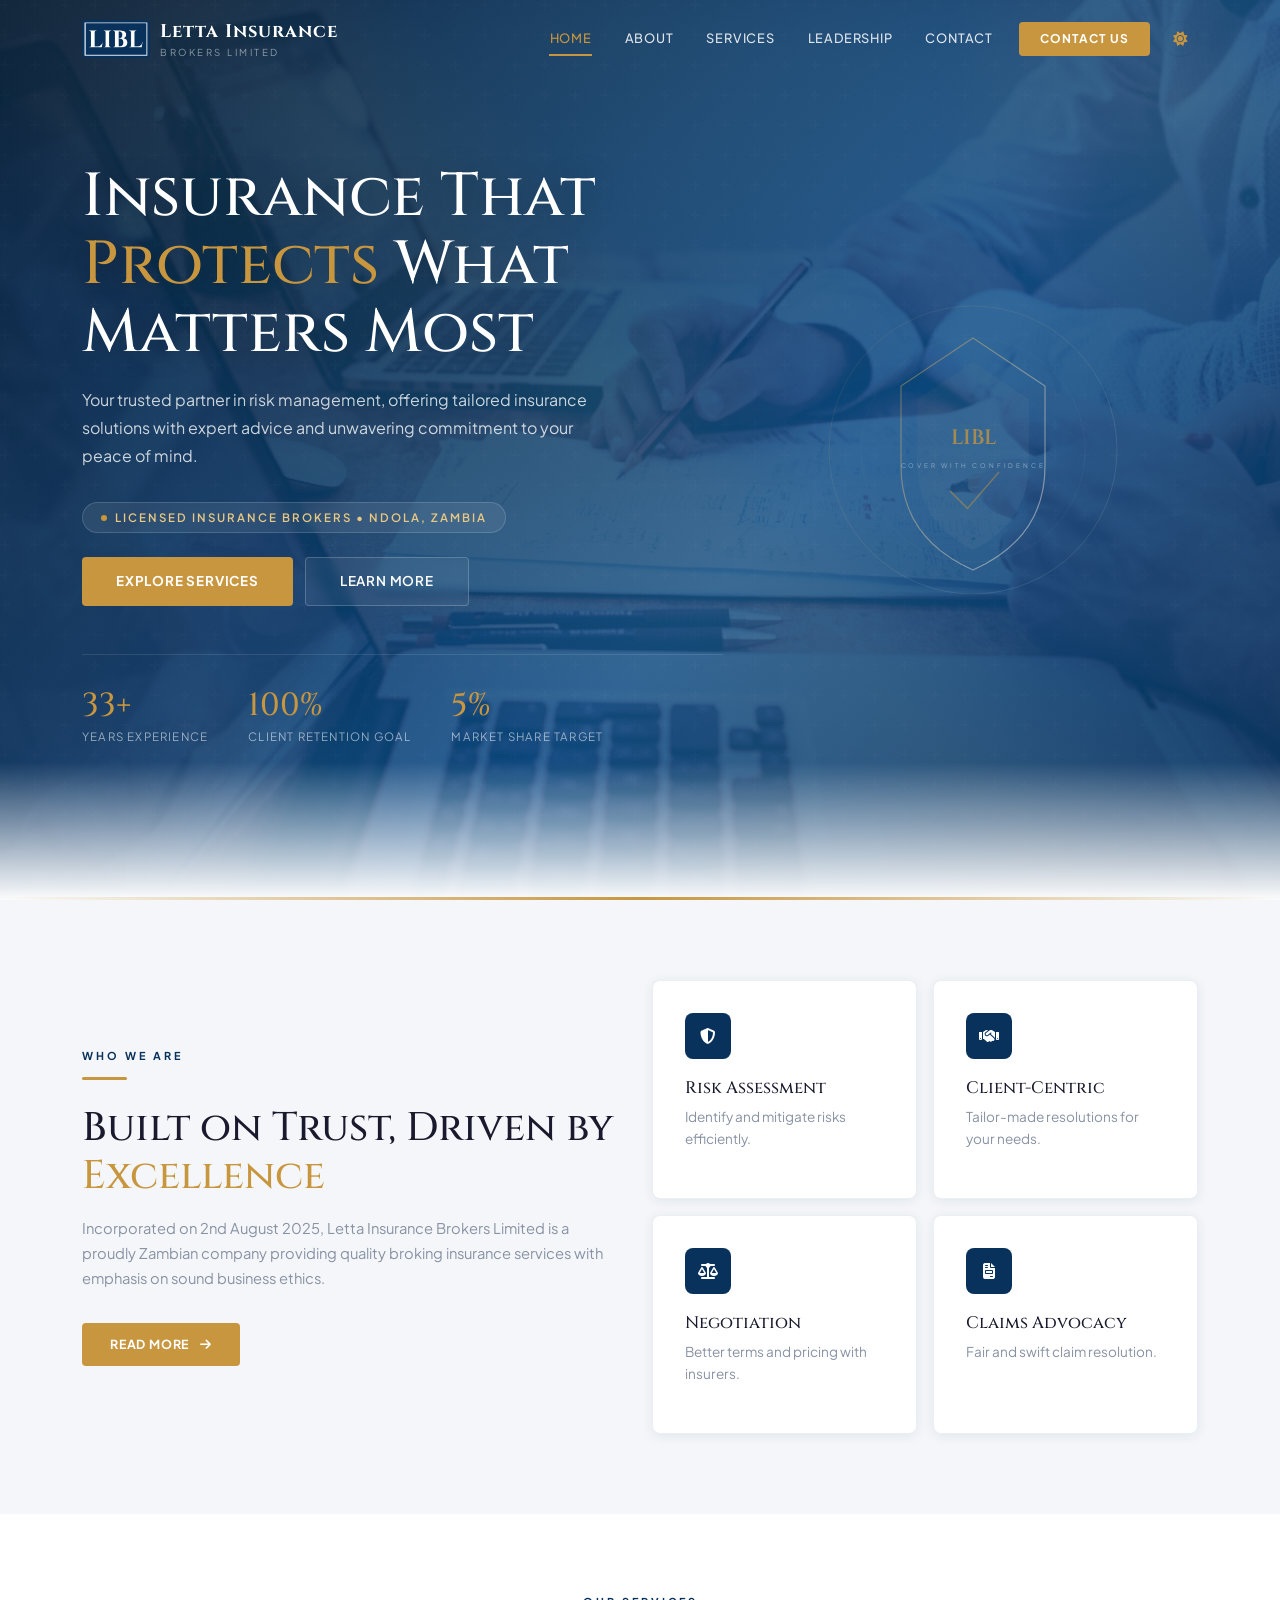
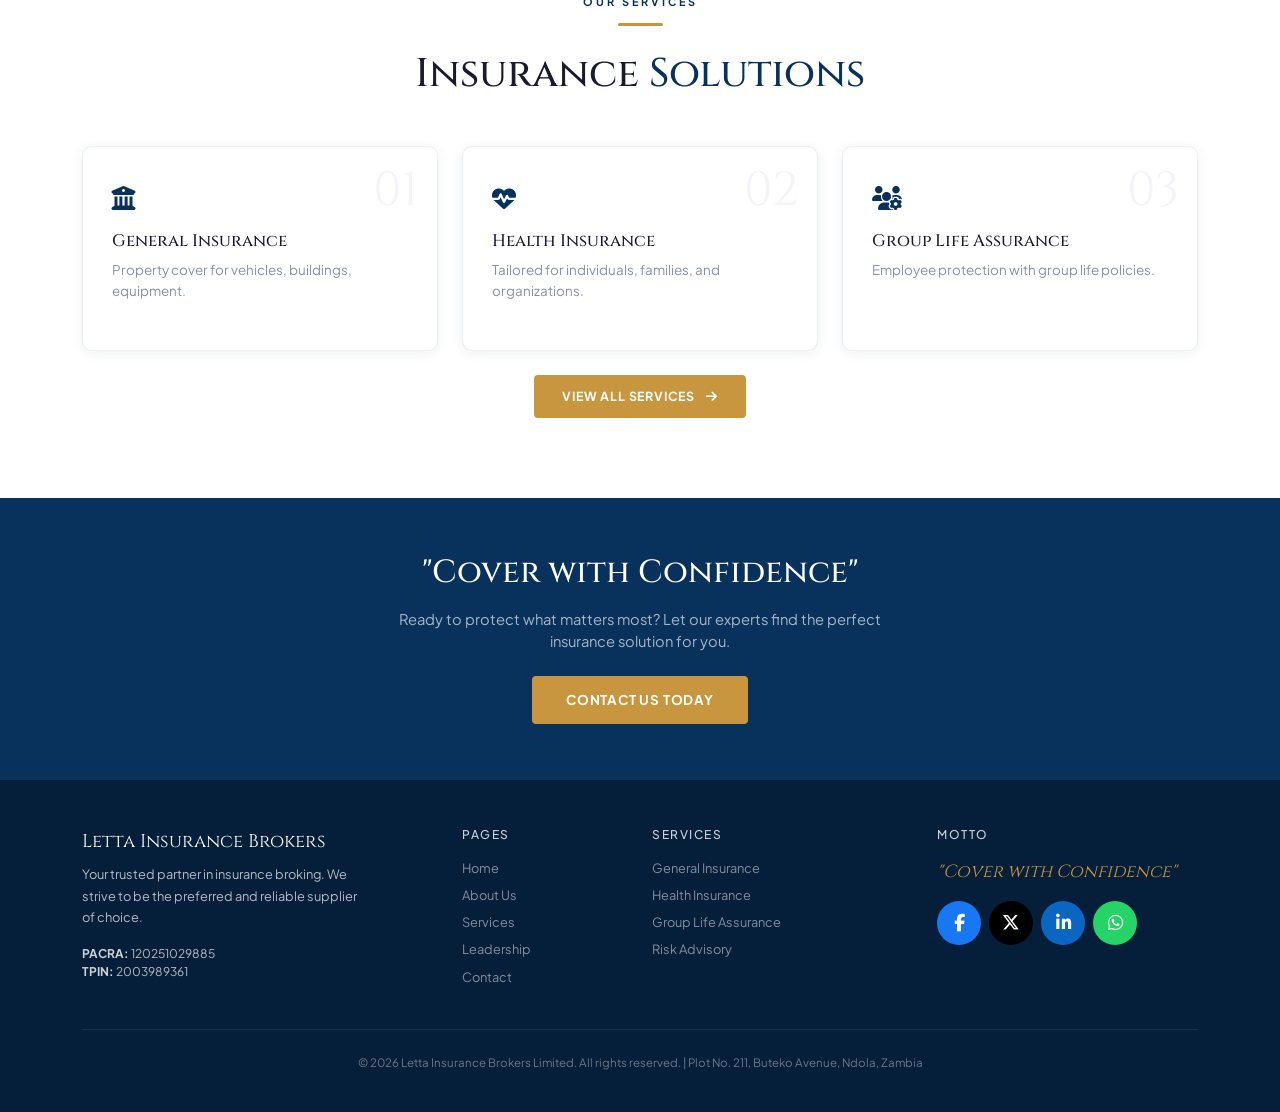
==== index.html @ 6c20b1e3 "updated social links" ====
<!DOCTYPE html>
<html lang="en">
<head>
    <meta charset="UTF-8">
    <meta name="viewport" content="width=device-width, initial-scale=1.0">
    <title>Letta Insurance Brokers Limited | Cover with Confidence</title>
    <link href="https://cdn.jsdelivr.net/npm/bootstrap@5.3.2/dist/css/bootstrap.min.css" rel="stylesheet">
    <link href="https://cdnjs.cloudflare.com/ajax/libs/font-awesome/6.5.1/css/all.min.css" rel="stylesheet">
    <link href="https://fonts.googleapis.com/css2?family=Cinzel:wght@400;500;600;700&family=Plus+Jakarta+Sans:wght@300;400;500;600;700;800&display=swap" rel="stylesheet">
    <link href="css/styles.css" rel="stylesheet">
    <style>
        .hero{min-height:100vh;display:flex;align-items:center;position:relative;overflow:hidden;
            background-color:var(--primary-dark);
            /* Place your hero image as img/hero-bg.jpg */
            background-image:url('img/hero-bg.jpeg');
            background-size:cover;background-position:center;background-attachment:fixed}
        /* Dark navy overlay that blends with the image */
        .hero::before{content:'';position:absolute;inset:0;
            background:linear-gradient(135deg,
                rgba(5,30,58,.92) 0%,
                rgba(8,49,92,.88) 30%,
                rgba(13,74,138,.82) 60%,
                rgba(8,49,92,.90) 100%);
            z-index:1}
        /* Subtle pattern overlay for texture */
        .hero::after{content:'';position:absolute;bottom:-2px;left:0;right:0;height:140px;background:linear-gradient(to top,var(--bg),transparent);z-index:3}
        .hero .hero-pattern{position:absolute;inset:0;z-index:2;opacity:.4;
            background:url("data:image/svg+xml,%3Csvg width='60' height='60' viewBox='0 0 60 60' xmlns='http://www.w3.org/2000/svg'%3E%3Cg fill='none'%3E%3Cg fill='%23ffffff' fill-opacity='0.03'%3E%3Cpath d='M36 34v-4h-2v4h-4v2h4v4h2v-4h4v-2h-4zm0-30V0h-2v4h-4v2h4v4h2V6h4V4h-4zM6 34v-4H4v4H0v2h4v4h2v-4h4v-2H6zM6 4V0H4v4H0v2h4v4h2V6h4V4H6z'/%3E%3C/g%3E%3C/g%3E%3C/svg%3E")}
        /* Animated diagonal light streak */
        .hero .hero-streak{position:absolute;top:-50%;left:-50%;width:200%;height:200%;z-index:2;
            background:linear-gradient(45deg,transparent 40%,rgba(200,150,62,.04) 45%,rgba(200,150,62,.06) 50%,transparent 55%);
            animation:streak 8s ease-in-out infinite}
        @keyframes streak{0%,100%{transform:translateX(-30%) translateY(-10%)}50%{transform:translateX(10%) translateY(5%)}}
        /* Floating shapes */
        .hero-shape{position:absolute;border-radius:50%;z-index:2}
        .hero-shape-1{width:500px;height:500px;background:radial-gradient(circle,rgba(200,150,62,.1),transparent 70%);top:-150px;right:-150px;animation:fs 9s ease-in-out infinite}
        .hero-shape-2{width:350px;height:350px;background:radial-gradient(circle,rgba(255,255,255,.05),transparent 70%);bottom:-100px;left:5%;animation:fs 11s ease-in-out infinite reverse}
        .hero-shape-3{width:200px;height:200px;background:radial-gradient(circle,rgba(42,157,143,.06),transparent 70%);top:30%;left:40%;animation:fs 7s ease-in-out infinite 2s}
        @keyframes fs{0%,100%{transform:translate(0,0)}50%{transform:translate(25px,-35px)}}
        /* Gold accent line at bottom */
        .hero .hero-accent-line{position:absolute;bottom:0;left:0;right:0;height:3px;z-index:4;
            background:linear-gradient(90deg,transparent,var(--gold),transparent)}
        .hero-badge{display:inline-flex;align-items:center;gap:8px;background:rgba(255,255,255,.08);border:1px solid rgba(255,255,255,.15);border-radius:50px;padding:6px 18px;font-size:.72rem;font-weight:600;letter-spacing:2px;text-transform:uppercase;color:var(--gold-light);margin-bottom:1.5rem;backdrop-filter:blur(4px)}
        .hero-badge .dot{width:6px;height:6px;background:var(--gold);border-radius:50%;animation:pd 2s infinite}
        @keyframes pd{0%,100%{opacity:1;transform:scale(1)}50%{opacity:.4;transform:scale(1.6)}}
        .hero h1{font-size:clamp(2.2rem,5vw,3.8rem);line-height:1.12;margin-bottom:1.2rem;color:#fff;text-shadow:0 2px 30px rgba(0,0,0,.3)}
        .hero h1 .accent{color:var(--gold)}
        .hero-desc{font-size:1rem;line-height:1.75;color:rgba(255,255,255,.78);max-width:520px;margin-bottom:2rem}
        .hero-btns{display:flex;gap:12px;flex-wrap:wrap}
        .btn-white-outline{background:rgba(255,255,255,.06);color:#fff;font-weight:600;font-size:.84rem;letter-spacing:.8px;text-transform:uppercase;padding:13px 34px;border-radius:4px;border:1.5px solid rgba(255,255,255,.2);transition:all .3s;text-decoration:none;display:inline-block;backdrop-filter:blur(4px)}
        .btn-white-outline:hover{border-color:var(--gold);color:var(--gold);background:rgba(200,150,62,.08)}
        .hero-stats{display:flex;gap:2.5rem;margin-top:3rem;padding-top:2rem;border-top:1px solid rgba(255,255,255,.1)}
        .hero-stat h3{font-size:2rem;color:var(--gold);margin-bottom:.2rem}
        .hero-stat p{font-size:.72rem;color:rgba(255,255,255,.55);text-transform:uppercase;letter-spacing:1.2px}
    </style>
</head>
<body>
    <!-- ═══ PAGE CONTENT ONLY ═══ -->
    <!-- Navbar, footer, preloader, social float are injected by components.js -->

    <!-- Hero -->
    <section class="hero">
        <div class="hero-pattern"></div>
        <div class="hero-streak"></div>
        <div class="hero-shape hero-shape-1"></div>
        <div class="hero-shape hero-shape-2"></div>
        <div class="hero-shape hero-shape-3"></div>
        <div class="hero-accent-line"></div>
        <div class="container position-relative" style="z-index:5">
            <div class="row align-items-center">
                <div class="col-lg-7">
                   <br>
                    <h1 class="reveal reveal-delay-1">Insurance That<br><span class="accent">Protects</span> What<br>Matters Most</h1>
                    <p class="hero-desc reveal reveal-delay-2">Your trusted partner in risk management, offering tailored insurance solutions with expert advice and unwavering commitment to your peace of mind.</p>
                     <div class="hero-badge reveal"><span class="dot"></span> Licensed Insurance Brokers &bull; Ndola, Zambia</div>
                    <div class="hero-btns reveal reveal-delay-3"><a href="services.html" class="btn-gold">Explore Services</a><a href="about.html" class="btn-white-outline">Learn More</a></div>
                    <div class="hero-stats reveal reveal-delay-4">
                        <div class="hero-stat"><h3>33+</h3><p>Years Experience</p></div>
                        <div class="hero-stat"><h3>100%</h3><p>Client Retention Goal</p></div>
                        <div class="hero-stat"><h3>5%</h3><p>Market Share Target</p></div>
                    </div>
                </div>
                <div class="col-lg-5 d-none d-lg-flex justify-content-center">
                    <svg viewBox="0 0 400 400" style="width:320px;opacity:.9" class="reveal reveal-delay-3">
                        <defs><linearGradient id="sg" x1="0%" y1="0%" x2="100%" y2="100%"><stop offset="0%" stop-color="#C8963E"/><stop offset="100%" stop-color="#ffffff"/></linearGradient></defs>
                        <circle cx="200" cy="200" r="180" fill="none" stroke="url(#sg)" stroke-width=".8" opacity=".2"/>
                        <circle cx="200" cy="200" r="140" fill="none" stroke="url(#sg)" stroke-width=".5" opacity=".12"/>
                        <path d="M200 60 L290 120 L290 220 Q290 310 200 350 Q110 310 110 220 L110 120 Z" fill="none" stroke="url(#sg)" stroke-width="1.5" opacity=".5"/>
                        <path d="M200 90 L270 137 L270 215 Q270 290 200 325 Q130 290 130 215 L130 137 Z" fill="url(#sg)" opacity=".05"/>
                        <text x="200" y="192" text-anchor="middle" font-family="Cinzel,serif" font-size="26" fill="#C8963E" opacity=".85" font-weight="600">LIBL</text>
                        <text x="200" y="222" text-anchor="middle" font-family="Plus Jakarta Sans,sans-serif" font-size="8" fill="rgba(255,255,255,.5)" letter-spacing="3.5">COVER WITH CONFIDENCE</text>
                        <path d="M172 252 L193 273 L232 228" fill="none" stroke="#C8963E" stroke-width="2" stroke-linecap="round" stroke-linejoin="round" opacity=".5"/>
                    </svg>
                </div>
            </div>
        </div>
    </section>

    <!-- Quick About -->
    <section style="background:var(--bg-alt)">
        <div class="container"><div class="row align-items-center">
            <div class="col-lg-6">
                <p class="section-label reveal">Who We Are</p><div class="gold-line reveal reveal-delay-1"></div>
                <h2 class="section-title reveal reveal-delay-1">Built on Trust, Driven by <span style="color:var(--gold)">Excellence</span></h2>
                <p class="section-desc reveal reveal-delay-2">Incorporated on 2nd August 2025, Letta Insurance Brokers Limited is a proudly Zambian company providing quality broking insurance services with emphasis on sound business ethics.</p>
                <a href="about.html" class="btn-gold mt-3 reveal reveal-delay-3" style="font-size:.78rem;padding:12px 28px">Read More <i class="fas fa-arrow-right ms-2"></i></a>
            </div>
            <div class="col-lg-6 mt-4 mt-lg-0"><div class="row g-3">
                <div class="col-6"><div class="about-card reveal reveal-delay-1"><div class="about-icon"><i class="fas fa-shield-halved"></i></div><h4>Risk Assessment</h4><p>Identify and mitigate risks efficiently.</p></div></div>
                <div class="col-6"><div class="about-card reveal reveal-delay-2"><div class="about-icon"><i class="fas fa-handshake"></i></div><h4>Client-Centric</h4><p>Tailor-made resolutions for your needs.</p></div></div>
                <div class="col-6"><div class="about-card reveal reveal-delay-3"><div class="about-icon"><i class="fas fa-scale-balanced"></i></div><h4>Negotiation</h4><p>Better terms and pricing with insurers.</p></div></div>
                <div class="col-6"><div class="about-card reveal reveal-delay-4"><div class="about-icon"><i class="fas fa-file-invoice"></i></div><h4>Claims Advocacy</h4><p>Fair and swift claim resolution.</p></div></div>
            </div></div>
        </div></div>
    </section>

    <!-- Quick Services -->
    <section>
        <div class="container">
            <div class="text-center mb-5"><p class="section-label reveal">Our Services</p><div class="gold-line mx-auto reveal reveal-delay-1"></div><h2 class="section-title reveal reveal-delay-1">Insurance <span style="color:var(--primary)">Solutions</span></h2></div>
            <div class="row g-4">
                <div class="col-md-6 col-lg-4"><div class="service-card reveal reveal-delay-1"><span class="service-num">01</span><div class="service-icon"><i class="fas fa-building-columns"></i></div><h4>General Insurance</h4><p>Property cover for vehicles, buildings, equipment.</p></div></div>
                <div class="col-md-6 col-lg-4"><div class="service-card reveal reveal-delay-2"><span class="service-num">02</span><div class="service-icon"><i class="fas fa-heart-pulse"></i></div><h4>Health Insurance</h4><p>Tailored for individuals, families, and organizations.</p></div></div>
                <div class="col-md-6 col-lg-4"><div class="service-card reveal reveal-delay-3"><span class="service-num">03</span><div class="service-icon"><i class="fas fa-users-gear"></i></div><h4>Group Life Assurance</h4><p>Employee protection with group life policies.</p></div></div>
            </div>
            <div class="text-center mt-4 reveal reveal-delay-4"><a href="services.html" class="btn-gold" style="font-size:.78rem;padding:12px 28px">View All Services <i class="fas fa-arrow-right ms-2"></i></a></div>
        </div>
    </section>

    <!-- CTA -->
    <section style="background:var(--primary);padding:3.5rem 0"><div class="container text-center">
        <h2 style="color:#fff;font-size:clamp(1.4rem,3vw,2rem);margin-bottom:1rem" class="reveal">"Cover with Confidence"</h2>
        <p style="color:rgba(255,255,255,.65);font-size:.92rem;max-width:500px;margin:0 auto 1.5rem" class="reveal reveal-delay-1">Ready to protect what matters most? Let our experts find the perfect insurance solution for you.</p>
        <a href="contact.html" class="btn-gold reveal reveal-delay-2">Contact Us Today</a>
    </div></section>

    <!-- Scripts -->
    <script src="https://cdn.jsdelivr.net/npm/bootstrap@5.3.2/dist/js/bootstrap.bundle.min.js"></script>
    <script src="js/components.js"></script>
    <script src="js/main.js"></script>
    <script>
        function animateCounters(){document.querySelectorAll('.hero-stat h3').forEach(el=>{const txt=el.textContent,num=parseInt(txt),sfx=txt.replace(/[0-9]/g,'');let cur=0;const step=Math.ceil(num/35),t=setInterval(()=>{cur+=step;if(cur>=num){cur=num;clearInterval(t)}el.textContent=cur+sfx},30)})}
        const hObs=new IntersectionObserver(entries=>{entries.forEach(e=>{if(e.isIntersecting){animateCounters();hObs.disconnect()}})},{threshold:.3});
        const hs=document.querySelector('.hero-stats');if(hs)hObs.observe(hs);
    </script>
</body>
</html>
---- css/styles.css ----
/* ═══════════════════════════════════════════
   LETTA INSURANCE BROKERS - GLOBAL STYLES
   ═══════════════════════════════════════════ */
:root{--primary:#08315c;--primary-dark:#051e3a;--primary-light:#0d4a8a;--gold:#C8963E;--gold-light:#E8C882;--teal:#2A9D8F;--bg:#fff;--bg-alt:#f4f6f9;--bg-card:#fff;--text:#1a1a2e;--text-light:#4a5568;--text-muted:#8892a4;--border:rgba(8,49,92,.08);--shadow:rgba(8,49,92,.08);--card-bg:rgba(8,49,92,.02)}
[data-theme="dark"]{--bg:#0a1628;--bg-alt:#0f1f36;--bg-card:#12233d;--text:#f0f0f4;--text-light:#c4cad4;--text-muted:#8892a4;--border:rgba(255,255,255,.06);--shadow:rgba(0,0,0,.2);--card-bg:rgba(255,255,255,.03)}
[data-theme="dark"] .about-icon{color:#fff}
[data-theme="dark"] .contact-form .form-control{background:rgba(255,255,255,.04);border-color:rgba(255,255,255,.1);color:#f0f0f4}
[data-theme="dark"] .contact-form .form-control::placeholder{color:#6b7a90}
[data-theme="dark"] .contact-form .form-control:focus{background:rgba(255,255,255,.06)}
[data-theme="dark"] .section-label{color:var(--gold)}
[data-theme="dark"] .service-icon{color:var(--gold)}
[data-theme="dark"] .service-num{color:rgba(255,255,255,.03)}
[data-theme="dark"] .contact-icon{background:rgba(200,150,62,.1);color:var(--gold)}
[data-theme="dark"] .contact-info-card a{color:var(--gold)}
[data-theme="dark"] .value-check{background:rgba(42,157,143,.12);color:var(--teal)}
[data-theme="dark"] .ceo-tag{background:rgba(200,150,62,.1);color:var(--gold)}
[data-theme="dark"] .ceo-card::after{color:rgba(255,255,255,.03)}

/* Theme toggle */
.theme-toggle{width:36px;height:36px;border:1.5px solid var(--border);background:transparent;border-radius:50%;display:flex;align-items:center;justify-content:center;color:var(--gold);font-size:.9rem;cursor:pointer;transition:all .3s}
.theme-toggle:hover{border-color:var(--gold);background:rgba(200,150,62,.08);transform:rotate(20deg)}
.theme-toggle .fa-sun{display:inline}.theme-toggle .fa-moon{display:none}
[data-theme="dark"] .theme-toggle .fa-sun{display:none}
[data-theme="dark"] .theme-toggle .fa-moon{display:inline}

/* Social float */
.social-float{position:fixed;left:16px;top:50%;transform:translateY(-50%);display:flex;flex-direction:column;align-items:center;gap:7px;z-index:998;opacity:0;visibility:hidden;transition:all .5s}
.social-float.show{opacity:1;visibility:visible}
.social-float-line{width:1px;height:24px;background:var(--border)}
.social-float a{width:42px;height:42px;border-radius:50%;display:flex;align-items:center;justify-content:center;font-size:1rem;color:#fff;border:none;text-decoration:none;transition:all .3s;box-shadow:0 3px 10px rgba(0,0,0,.15)}
.social-float a:hover{transform:translateX(5px) scale(1.15);box-shadow:0 6px 20px rgba(0,0,0,.25)}
.social-float .sf-fb{background:#1877F2}
.social-float .sf-x{background:#000}
.social-float .sf-ig{background:linear-gradient(45deg,#f09433,#e6683c,#dc2743,#cc2366,#bc1888)}
.social-float .sf-li{background:#0A66C2}
.social-float .sf-wa{background:#25D366}
.social-float .sf-em{background:#08315c}
@media(max-width:991px){.social-float{display:none}}

/* Reset & base */
*{margin:0;padding:0;box-sizing:border-box}
html{scroll-behavior:smooth}
body{font-family:'Plus Jakarta Sans',sans-serif;background:var(--bg);color:var(--text);overflow-x:hidden;transition:background .4s,color .4s}
h1,h2,h3,h4{font-family:'Cinzel',serif}

/* Preloader */
#preloader{position:fixed;inset:0;z-index:9999;background:var(--primary);display:flex;align-items:center;justify-content:center;transition:opacity .5s,visibility .5s}
#preloader.hidden{opacity:0;visibility:hidden;pointer-events:none}
.loader-ring{width:50px;height:50px;border:3px solid rgba(255,255,255,.15);border-top-color:var(--gold);border-radius:50%;animation:spin .8s linear infinite}
@keyframes spin{to{transform:rotate(360deg)}}

/* Navbar */
/* Navbar - FIXED colors, never changes with theme */
.navbar-custom{padding:.8rem 0;background:transparent;transition:all .4s;z-index:1000}
.navbar-custom.scrolled{background:rgba(255,255,255,.97)!important;backdrop-filter:blur(12px);padding:.5rem 0;box-shadow:0 1px 20px rgba(8,49,92,.08)}
.nav-logo{height:38px;transition:height .3s;border-radius:4px}
.navbar-custom.scrolled .nav-logo{height:32px}
.nav-brand-text{font-family:'Cinzel',serif;font-size:1.15rem;color:#08315c!important;font-weight:700;letter-spacing:1px;margin-left:10px}
.nav-brand-sub{font-size:.6rem;color:#8892a4;letter-spacing:2.5px;text-transform:uppercase;margin-left:10px}
.navbar-custom:not(.scrolled) .nav-brand-text{color:#fff!important}
.navbar-custom:not(.scrolled) .nav-brand-sub{color:rgba(255,255,255,.5)}
.navbar-custom:not(.scrolled) .nav-link{color:rgba(255,255,255,.85)!important}
.navbar-custom:not(.scrolled) .nav-link:hover{color:#C8963E!important}
.navbar-custom .nav-link{color:#4a5568!important;font-size:.8rem;font-weight:500;letter-spacing:.8px;text-transform:uppercase;padding:.5rem .9rem!important;position:relative;transition:color .3s}
.navbar-custom .nav-link::after{content:'';position:absolute;bottom:0;left:50%;width:0;height:2px;background:#C8963E;transition:width .3s,left .3s}
.navbar-custom .nav-link:hover::after{width:60%;left:20%}
.navbar-custom .nav-link.active::after{width:60%;left:20%}
.navbar-custom .nav-link.active{color:#C8963E!important}
.navbar-custom.scrolled .nav-brand-text{color:#08315c!important}
.navbar-custom.scrolled .nav-brand-sub{color:#8892a4}
.navbar-custom.scrolled .nav-link{color:#4a5568!important}
.navbar-custom.scrolled .nav-link:hover{color:#C8963E!important}
.navbar-custom.scrolled .nav-link.active{color:#C8963E!important}
.navbar-toggler{border:1px solid rgba(255,255,255,.3)}
.navbar-toggler-icon{filter:invert(1)}
.navbar-custom.scrolled .navbar-toggler{border-color:rgba(8,49,92,.2)}
.navbar-custom.scrolled .navbar-toggler-icon{filter:none}
.btn-nav-cta{background:var(--gold);color:#fff!important;font-weight:700;font-size:.75rem;letter-spacing:1px;text-transform:uppercase;padding:.5rem 1.3rem;border-radius:4px;border:none;transition:all .3s;text-decoration:none}
.btn-nav-cta:hover{background:var(--gold-light);transform:translateY(-2px);box-shadow:0 4px 15px rgba(200,150,62,.3);color:#fff}

/* Inner page hero (non-home pages) */
.page-hero{padding:8rem 0 3rem;background:linear-gradient(135deg,var(--primary-dark),var(--primary),var(--primary-light));position:relative;overflow:hidden}
.page-hero::before{content:'';position:absolute;inset:0;background:url("data:image/svg+xml,%3Csvg width='60' height='60' viewBox='0 0 60 60' xmlns='http://www.w3.org/2000/svg'%3E%3Cg fill='none'%3E%3Cg fill='%23ffffff' fill-opacity='0.03'%3E%3Cpath d='M36 34v-4h-2v4h-4v2h4v4h2v-4h4v-2h-4zm0-30V0h-2v4h-4v2h4v4h2V6h4V4h-4zM6 34v-4H4v4H0v2h4v4h2v-4h4v-2H6zM6 4V0H4v4H0v2h4v4h2V6h4V4H6z'/%3E%3C/g%3E%3C/g%3E%3C/svg%3E")}
.page-hero h1{color:#fff;font-size:clamp(1.8rem,4vw,2.8rem);margin-bottom:.5rem}
.page-hero p{color:rgba(255,255,255,.65);font-size:.92rem}
.page-hero .breadcrumb{margin-top:1rem}
.page-hero .breadcrumb a{color:var(--gold-light);text-decoration:none;font-size:.82rem}
.page-hero .breadcrumb span{color:rgba(255,255,255,.4);font-size:.82rem}

/* Sections */
section{padding:5rem 0;position:relative}
.section-label{font-size:.68rem;font-weight:700;letter-spacing:3px;text-transform:uppercase;color:var(--primary);margin-bottom:.8rem}
.section-title{font-size:clamp(1.7rem,3.5vw,2.5rem);line-height:1.2;margin-bottom:1rem;color:var(--text)}
.section-desc{color:var(--text-muted);font-size:.92rem;line-height:1.7;max-width:540px}
.gold-line{width:45px;height:3px;background:var(--gold);margin-bottom:1.5rem;border-radius:2px}

/* Cards */
.about-card{background:var(--bg-card);border:1px solid var(--border);border-radius:8px;padding:2rem;height:100%;transition:all .3s;box-shadow:0 2px 12px var(--shadow)}
.about-card:hover{transform:translateY(-5px);border-color:rgba(200,150,62,.3);box-shadow:0 12px 35px var(--shadow)}
.about-icon{width:46px;height:46px;background:var(--primary);border-radius:8px;display:flex;align-items:center;justify-content:center;color:#fff;font-size:1rem;margin-bottom:1.2rem}
.about-card h4{font-size:1.05rem;margin-bottom:.5rem;color:var(--text)}
.about-card p{font-size:.85rem;color:var(--text-muted);line-height:1.6}

/* Services */
.service-card{background:var(--bg-card);border:1px solid var(--border);border-radius:10px;padding:2rem 1.8rem;height:100%;position:relative;overflow:hidden;transition:all .4s;box-shadow:0 2px 12px var(--shadow)}
.service-card::before{content:'';position:absolute;top:0;left:0;width:100%;height:3px;background:linear-gradient(90deg,var(--primary),var(--gold));transform:scaleX(0);transform-origin:left;transition:transform .4s}
.service-card:hover::before{transform:scaleX(1)}
.service-card:hover{transform:translateY(-6px);box-shadow:0 16px 45px var(--shadow)}
.service-num{font-family:'Cinzel',serif;font-size:3rem;color:rgba(8,49,92,.05);position:absolute;top:8px;right:18px}
.service-icon{font-size:1.5rem;color:var(--primary);margin-bottom:1rem}
.service-card h4{font-size:1.05rem;margin-bottom:.5rem;color:var(--text)}
.service-card p{font-size:.84rem;color:var(--text-muted);line-height:1.6}

/* CEO */
.ceo-card{background:var(--bg-card);border:1px solid var(--border);border-radius:12px;padding:2.5rem;position:relative;overflow:hidden;box-shadow:0 4px 20px var(--shadow)}
.ceo-card::after{content:'\201C';font-family:'Cinzel',serif;font-size:10rem;color:rgba(8,49,92,.04);position:absolute;top:-30px;right:20px;line-height:1}
.ceo-initials{width:80px;height:80px;background:linear-gradient(135deg,var(--primary),var(--primary-light));border-radius:50%;display:flex;align-items:center;justify-content:center;font-family:'Cinzel',serif;font-size:1.8rem;color:#fff;margin-bottom:1.5rem}
.ceo-tag{background:rgba(8,49,92,.06);color:var(--primary);padding:4px 14px;border-radius:50px;font-size:.72rem;font-weight:600;display:inline-block}

/* SWOT */
.swot-card{border-radius:10px;padding:2rem;height:100%;border:1px solid var(--border);transition:transform .3s}
.swot-card:hover{transform:translateY(-4px)}
.swot-s{background:rgba(42,157,143,.06);border-color:rgba(42,157,143,.15)}
.swot-o{background:rgba(100,180,100,.06);border-color:rgba(100,180,100,.15)}
.swot-w{background:rgba(200,150,62,.06);border-color:rgba(200,150,62,.15)}
.swot-t{background:rgba(200,80,80,.06);border-color:rgba(200,80,80,.15)}
.swot-card h4{font-size:1.05rem;margin-bottom:.6rem;color:var(--text)}
.swot-card p{font-size:.84rem;color:var(--text-light);line-height:1.7}
.swot-icon{font-size:1.4rem;margin-bottom:.7rem}

/* Values */
.value-item{display:flex;gap:1rem;align-items:flex-start;padding:1.1rem 0;border-bottom:1px solid var(--border)}
.value-item:last-child{border-bottom:none}
.value-check{width:26px;height:26px;min-width:26px;background:rgba(8,49,92,.08);border-radius:50%;display:flex;align-items:center;justify-content:center;color:var(--primary);font-size:.65rem;margin-top:2px}
.value-item h5{font-family:'Plus Jakarta Sans',sans-serif;font-size:.92rem;font-weight:600;margin-bottom:.15rem;color:var(--text)}
.value-item p{font-size:.82rem;color:var(--text-muted);line-height:1.5;margin:0}

/* Contact */
.contact-info-card{background:var(--bg-card);border:1px solid var(--border);border-radius:10px;padding:1.8rem;height:100%;box-shadow:0 2px 10px var(--shadow)}
.contact-icon{width:40px;height:40px;background:rgba(8,49,92,.07);border-radius:8px;display:flex;align-items:center;justify-content:center;color:var(--primary);font-size:.95rem;margin-bottom:.9rem}
.contact-info-card h5{font-family:'Plus Jakarta Sans',sans-serif;font-size:.88rem;font-weight:600;margin-bottom:.3rem;color:var(--text)}
.contact-info-card p{font-size:.82rem;color:var(--text-muted);line-height:1.6}
.contact-info-card a{color:var(--primary);text-decoration:none;font-weight:500;transition:color .3s}
.contact-info-card a:hover{color:var(--gold)}
.contact-form .form-control{background:var(--bg-alt);border:1px solid var(--border);color:var(--text);padding:12px 16px;font-size:.86rem;border-radius:6px;transition:border-color .3s}
.contact-form .form-control::placeholder{color:var(--text-muted)}
.contact-form .form-control:focus{border-color:var(--primary);box-shadow:0 0 0 3px rgba(8,49,92,.08)}
.btn-submit{background:var(--primary);color:#fff;font-weight:700;font-size:.84rem;letter-spacing:.8px;text-transform:uppercase;padding:14px 0;border-radius:4px;border:none;width:100%;transition:all .3s;cursor:pointer}
.btn-submit:hover{background:var(--primary-light);transform:translateY(-2px);box-shadow:0 6px 20px rgba(8,49,92,.2)}
.btn-submit:disabled{opacity:.6;cursor:not-allowed;transform:none}

/* Map */
.map-container{border-radius:10px;overflow:hidden;border:1px solid var(--border);box-shadow:0 4px 20px var(--shadow)}
.map-container iframe{width:100%;height:350px;border:0}

/* Toast notification */
.toast-msg{position:fixed;top:20px;right:20px;z-index:9999;padding:14px 24px;border-radius:8px;font-size:.88rem;font-weight:500;color:#fff;box-shadow:0 6px 20px rgba(0,0,0,.15);transform:translateX(120%);transition:transform .4s ease;max-width:380px}
.toast-msg.show{transform:translateX(0)}
.toast-success{background:#2A9D8F}
.toast-error{background:#c85050}

/* Footer */
footer{background:#051e3a;color:rgba(255,255,255,.7);padding:3rem 0 1.5rem}
.footer-brand{font-family:'Cinzel',serif;font-size:1.15rem;color:#fff}
.footer-links a{color:rgba(255,255,255,.5);text-decoration:none;font-size:.8rem;transition:color .3s}
.footer-links a:hover{color:var(--gold)}
.footer-bottom{border-top:1px solid rgba(255,255,255,.08);padding-top:1.5rem;margin-top:2rem}
.footer-bottom p{font-size:.72rem;color:rgba(255,255,255,.4)}
.footer-social a{width:44px;height:44px;border-radius:50%;display:inline-flex;align-items:center;justify-content:center;color:#fff;font-size:1.1rem;text-decoration:none;transition:all .3s;border:none}
.footer-social a:hover{transform:translateY(-4px) scale(1.1);box-shadow:0 6px 20px rgba(0,0,0,.3)}
.footer-social .fs-fb{background:#1877F2}
.footer-social .fs-x{background:#000}
.footer-social .fs-ig{background:linear-gradient(45deg,#f09433,#e6683c,#dc2743,#cc2366,#bc1888)}
.footer-social .fs-li{background:#0A66C2}
.footer-social .fs-wa{background:#25D366}

/* Animations */
.reveal{opacity:0;transform:translateY(35px);transition:opacity .6s ease,transform .6s ease}
.reveal.visible{opacity:1;transform:translateY(0)}
.reveal-delay-1{transition-delay:.1s}.reveal-delay-2{transition-delay:.2s}
.reveal-delay-3{transition-delay:.3s}.reveal-delay-4{transition-delay:.4s}
.reveal-delay-5{transition-delay:.5s}.reveal-delay-6{transition-delay:.6s}

/* Buttons */
.btn-gold{background:var(--gold);color:#fff;font-weight:700;font-size:.84rem;letter-spacing:.8px;text-transform:uppercase;padding:14px 34px;border-radius:4px;border:none;transition:all .3s;text-decoration:none;display:inline-block}
.btn-gold:hover{background:var(--gold-light);transform:translateY(-2px);box-shadow:0 8px 25px rgba(200,150,62,.3);color:#fff}

/* Back to top */
.back-to-top{position:fixed;bottom:28px;right:28px;width:42px;height:42px;background:var(--primary);color:#fff;border:none;border-radius:50%;display:flex;align-items:center;justify-content:center;font-size:.95rem;opacity:0;visibility:hidden;transition:all .4s;z-index:999;cursor:pointer;box-shadow:0 4px 15px rgba(8,49,92,.25)}
.back-to-top.show{opacity:1;visibility:visible}
.back-to-top:hover{transform:translateY(-3px);background:var(--gold)}

@media(max-width:768px){
    .hero-stats{flex-direction:column;gap:1rem}
    .ceo-card{padding:1.8rem}
    section{padding:3.5rem 0}
    .page-hero{padding:7rem 0 2.5rem}

    /* Mobile nav dropdown - always dark background */
    .navbar-collapse{
        background:rgba(5,30,58,.97)!important;
        backdrop-filter:blur(12px);
        padding:1.2rem;
        border-radius:10px;
        margin-top:.5rem;
        border:1px solid rgba(255,255,255,.08);
        box-shadow:0 10px 40px rgba(0,0,0,.3);
    }
    /* Nav links inside mobile dropdown only */
    .navbar-collapse .nav-link{
        color:rgba(255,255,255,.85)!important;
        padding:.7rem 1rem!important;
        border-bottom:1px solid rgba(255,255,255,.06);
        font-size:.82rem;
    }
    .navbar-collapse .nav-link:last-of-type{border-bottom:none}
    .navbar-collapse .nav-link:hover,
    .navbar-collapse .nav-link.active{
        color:var(--gold)!important;
        background:rgba(200,150,62,.08);
        border-radius:6px;
    }
    .navbar-collapse .nav-link::after{display:none}
    .navbar-collapse .btn-nav-cta{
        width:100%;text-align:center;
        margin-top:.5rem;padding:.7rem!important;
    }
    .navbar-collapse .theme-toggle{
        margin-top:.5rem;
        border-color:rgba(255,255,255,.12);
    }
    /* Hamburger icon */
    .navbar-toggler{border-color:rgba(255,255,255,.2)}
    .navbar-toggler-icon{filter:invert(1)}
    .navbar-custom.scrolled .navbar-toggler{border-color:rgba(8,49,92,.2)}
    .navbar-custom.scrolled .navbar-toggler-icon{filter:none}
}
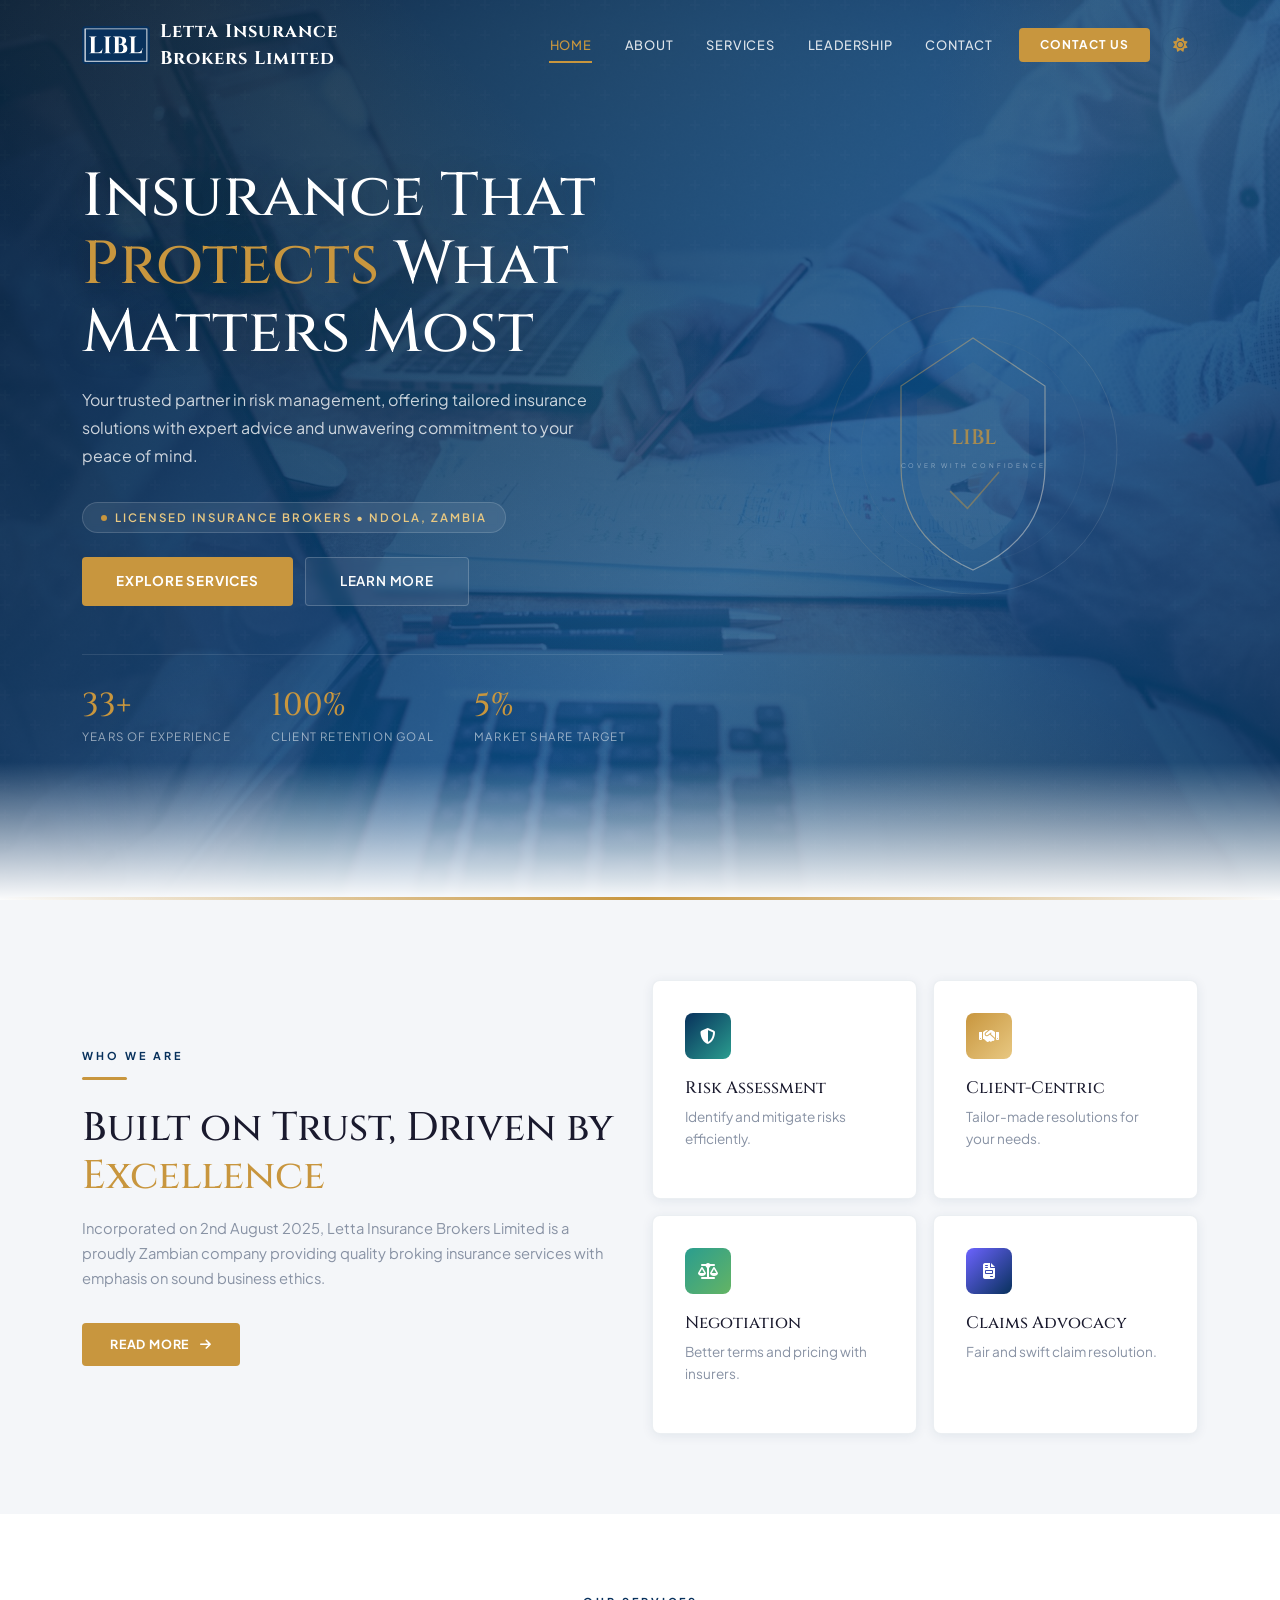
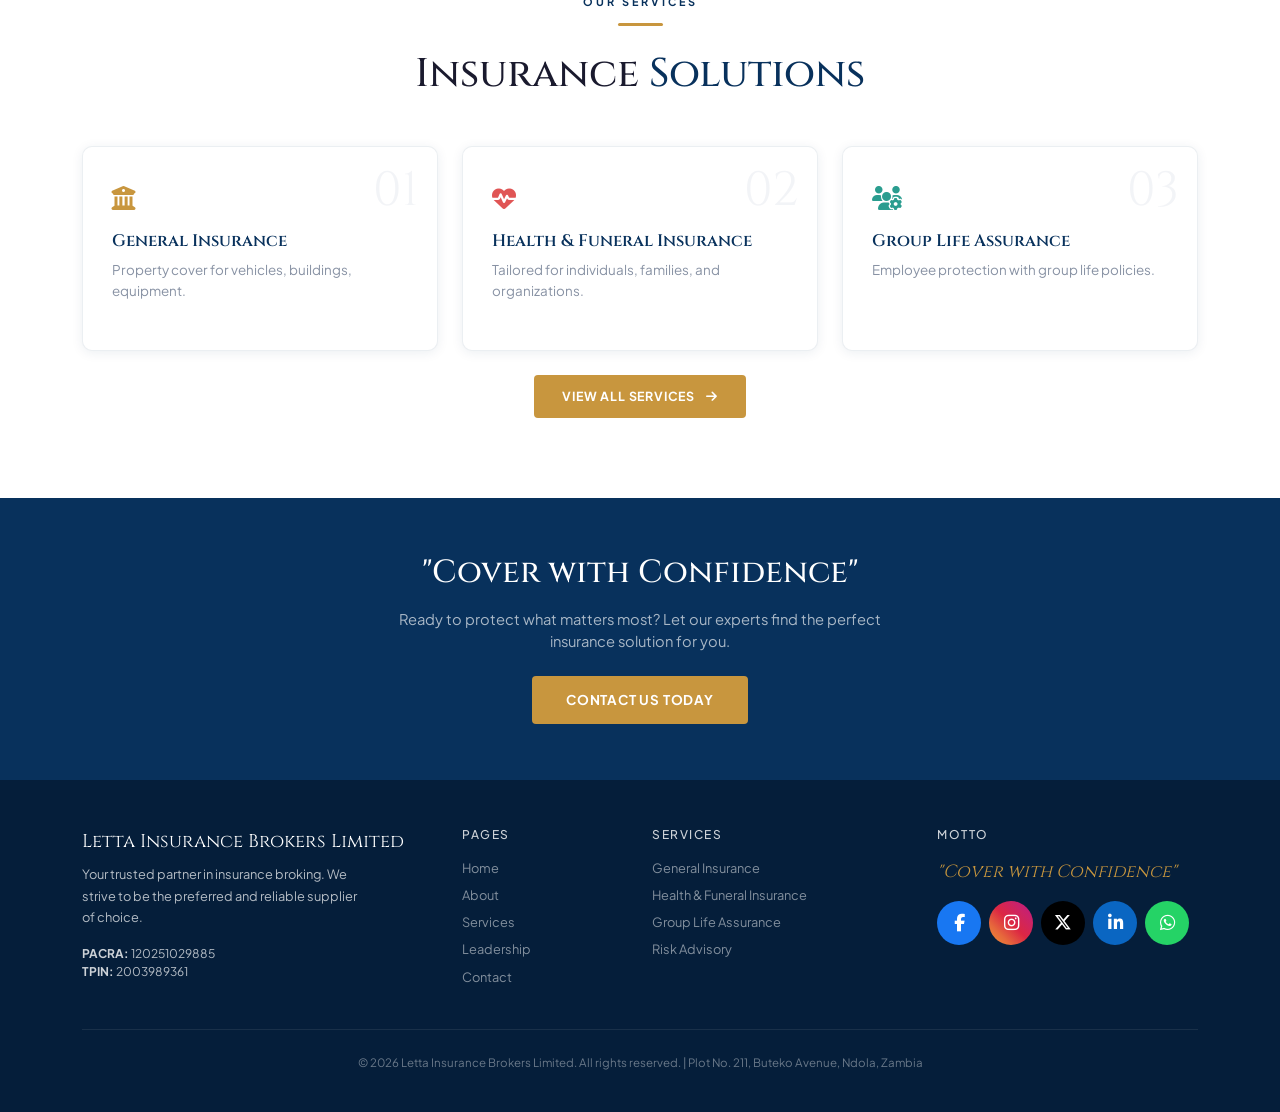
==== commit b4382c22: "updated UI" ====
--- a/index.html
+++ b/index.html
@@ -11,10 +11,8 @@
     <style>
         .hero{min-height:100vh;display:flex;align-items:center;position:relative;overflow:hidden;
             background-color:var(--primary-dark);
-            /* Place your hero image as img/hero-bg.jpg */
             background-image:url('img/hero-bg.jpeg');
             background-size:cover;background-position:center;background-attachment:fixed}
-        /* Dark navy overlay that blends with the image */
         .hero::before{content:'';position:absolute;inset:0;
             background:linear-gradient(135deg,
                 rgba(5,30,58,.92) 0%,
@@ -22,22 +20,18 @@
                 rgba(13,74,138,.82) 60%,
                 rgba(8,49,92,.90) 100%);
             z-index:1}
-        /* Subtle pattern overlay for texture */
         .hero::after{content:'';position:absolute;bottom:-2px;left:0;right:0;height:140px;background:linear-gradient(to top,var(--bg),transparent);z-index:3}
         .hero .hero-pattern{position:absolute;inset:0;z-index:2;opacity:.4;
             background:url("data:image/svg+xml,%3Csvg width='60' height='60' viewBox='0 0 60 60' xmlns='http://www.w3.org/2000/svg'%3E%3Cg fill='none'%3E%3Cg fill='%23ffffff' fill-opacity='0.03'%3E%3Cpath d='M36 34v-4h-2v4h-4v2h4v4h2v-4h4v-2h-4zm0-30V0h-2v4h-4v2h4v4h2V6h4V4h-4zM6 34v-4H4v4H0v2h4v4h2v-4h4v-2H6zM6 4V0H4v4H0v2h4v4h2V6h4V4H6z'/%3E%3C/g%3E%3C/g%3E%3C/svg%3E")}
-        /* Animated diagonal light streak */
         .hero .hero-streak{position:absolute;top:-50%;left:-50%;width:200%;height:200%;z-index:2;
             background:linear-gradient(45deg,transparent 40%,rgba(200,150,62,.04) 45%,rgba(200,150,62,.06) 50%,transparent 55%);
             animation:streak 8s ease-in-out infinite}
         @keyframes streak{0%,100%{transform:translateX(-30%) translateY(-10%)}50%{transform:translateX(10%) translateY(5%)}}
-        /* Floating shapes */
         .hero-shape{position:absolute;border-radius:50%;z-index:2}
         .hero-shape-1{width:500px;height:500px;background:radial-gradient(circle,rgba(200,150,62,.1),transparent 70%);top:-150px;right:-150px;animation:fs 9s ease-in-out infinite}
         .hero-shape-2{width:350px;height:350px;background:radial-gradient(circle,rgba(255,255,255,.05),transparent 70%);bottom:-100px;left:5%;animation:fs 11s ease-in-out infinite reverse}
         .hero-shape-3{width:200px;height:200px;background:radial-gradient(circle,rgba(42,157,143,.06),transparent 70%);top:30%;left:40%;animation:fs 7s ease-in-out infinite 2s}
         @keyframes fs{0%,100%{transform:translate(0,0)}50%{transform:translate(25px,-35px)}}
-        /* Gold accent line at bottom */
         .hero .hero-accent-line{position:absolute;bottom:0;left:0;right:0;height:3px;z-index:4;
             background:linear-gradient(90deg,transparent,var(--gold),transparent)}
         .hero-badge{display:inline-flex;align-items:center;gap:8px;background:rgba(255,255,255,.08);border:1px solid rgba(255,255,255,.15);border-radius:50px;padding:6px 18px;font-size:.72rem;font-weight:600;letter-spacing:2px;text-transform:uppercase;color:var(--gold-light);margin-bottom:1.5rem;backdrop-filter:blur(4px)}
@@ -73,9 +67,9 @@
                     <h1 class="reveal reveal-delay-1">Insurance That<br><span class="accent">Protects</span> What<br>Matters Most</h1>
                     <p class="hero-desc reveal reveal-delay-2">Your trusted partner in risk management, offering tailored insurance solutions with expert advice and unwavering commitment to your peace of mind.</p>
                      <div class="hero-badge reveal"><span class="dot"></span> Licensed Insurance Brokers &bull; Ndola, Zambia</div>
-                    <div class="hero-btns reveal reveal-delay-3"><a href="services.html" class="btn-gold">Explore Services</a><a href="about.html" class="btn-white-outline">Learn More</a></div>
+                    <div class="hero-btns reveal reveal-delay-3"><a href="services/index.html" class="btn-gold">Explore Services</a><a href="about/index.html" class="btn-white-outline">Learn More</a></div>
                     <div class="hero-stats reveal reveal-delay-4">
-                        <div class="hero-stat"><h3>33+</h3><p>Years Experience</p></div>
+                        <div class="hero-stat"><h3>33+</h3><p>Years OF Experience</p></div>
                         <div class="hero-stat"><h3>100%</h3><p>Client Retention Goal</p></div>
                         <div class="hero-stat"><h3>5%</h3><p>Market Share Target</p></div>
                     </div>
@@ -103,13 +97,13 @@
                 <p class="section-label reveal">Who We Are</p><div class="gold-line reveal reveal-delay-1"></div>
                 <h2 class="section-title reveal reveal-delay-1">Built on Trust, Driven by <span style="color:var(--gold)">Excellence</span></h2>
                 <p class="section-desc reveal reveal-delay-2">Incorporated on 2nd August 2025, Letta Insurance Brokers Limited is a proudly Zambian company providing quality broking insurance services with emphasis on sound business ethics.</p>
-                <a href="about.html" class="btn-gold mt-3 reveal reveal-delay-3" style="font-size:.78rem;padding:12px 28px">Read More <i class="fas fa-arrow-right ms-2"></i></a>
+                <a href="about/index.html" class="btn-gold mt-3 reveal reveal-delay-3" style="font-size:.78rem;padding:12px 28px">Read More <i class="fas fa-arrow-right ms-2"></i></a>
             </div>
             <div class="col-lg-6 mt-4 mt-lg-0"><div class="row g-3">
-                <div class="col-6"><div class="about-card reveal reveal-delay-1"><div class="about-icon"><i class="fas fa-shield-halved"></i></div><h4>Risk Assessment</h4><p>Identify and mitigate risks efficiently.</p></div></div>
-                <div class="col-6"><div class="about-card reveal reveal-delay-2"><div class="about-icon"><i class="fas fa-handshake"></i></div><h4>Client-Centric</h4><p>Tailor-made resolutions for your needs.</p></div></div>
-                <div class="col-6"><div class="about-card reveal reveal-delay-3"><div class="about-icon"><i class="fas fa-scale-balanced"></i></div><h4>Negotiation</h4><p>Better terms and pricing with insurers.</p></div></div>
-                <div class="col-6"><div class="about-card reveal reveal-delay-4"><div class="about-icon"><i class="fas fa-file-invoice"></i></div><h4>Claims Advocacy</h4><p>Fair and swift claim resolution.</p></div></div>
+                <div class="col-6"><div class="about-card reveal reveal-delay-1"><div class="about-icon" style="background:linear-gradient(135deg,#08315c,#2A9D8F)"><i class="fas fa-shield-halved"></i></div><h4>Risk Assessment</h4><p>Identify and mitigate risks efficiently.</p></div></div>
+                <div class="col-6"><div class="about-card reveal reveal-delay-2"><div class="about-icon" style="background:linear-gradient(135deg,#C8963E,#E8C882)"><i class="fas fa-handshake"></i></div><h4>Client-Centric</h4><p>Tailor-made resolutions for your needs.</p></div></div>
+                <div class="col-6"><div class="about-card reveal reveal-delay-3"><div class="about-icon" style="background:linear-gradient(135deg,#2A9D8F,#64b464)"><i class="fas fa-scale-balanced"></i></div><h4>Negotiation</h4><p>Better terms and pricing with insurers.</p></div></div>
+                <div class="col-6"><div class="about-card reveal reveal-delay-4"><div class="about-icon" style="background:linear-gradient(135deg,#6C63FF,#08315c)"><i class="fas fa-file-invoice"></i></div><h4>Claims Advocacy</h4><p>Fair and swift claim resolution.</p></div></div>
             </div></div>
         </div></div>
     </section>
@@ -119,11 +113,11 @@
         <div class="container">
             <div class="text-center mb-5"><p class="section-label reveal">Our Services</p><div class="gold-line mx-auto reveal reveal-delay-1"></div><h2 class="section-title reveal reveal-delay-1">Insurance <span style="color:var(--primary)">Solutions</span></h2></div>
             <div class="row g-4">
-                <div class="col-md-6 col-lg-4"><div class="service-card reveal reveal-delay-1"><span class="service-num">01</span><div class="service-icon"><i class="fas fa-building-columns"></i></div><h4>General Insurance</h4><p>Property cover for vehicles, buildings, equipment.</p></div></div>
-                <div class="col-md-6 col-lg-4"><div class="service-card reveal reveal-delay-2"><span class="service-num">02</span><div class="service-icon"><i class="fas fa-heart-pulse"></i></div><h4>Health Insurance</h4><p>Tailored for individuals, families, and organizations.</p></div></div>
-                <div class="col-md-6 col-lg-4"><div class="service-card reveal reveal-delay-3"><span class="service-num">03</span><div class="service-icon"><i class="fas fa-users-gear"></i></div><h4>Group Life Assurance</h4><p>Employee protection with group life policies.</p></div></div>
+                <div class="col-md-6 col-lg-4"><div class="service-card reveal reveal-delay-1"><span class="service-num">01</span><div class="service-icon" style="color:#C8963E"><i class="fas fa-building-columns"></i></div><h4>General Insurance</h4><p>Property cover for vehicles, buildings, equipment.</p></div></div>
+                <div class="col-md-6 col-lg-4"><div class="service-card reveal reveal-delay-2"><span class="service-num">02</span><div class="service-icon" style="color:#E05555"><i class="fas fa-heart-pulse"></i></div><h4>Health & Funeral Insurance</h4><p>Tailored for individuals, families, and organizations.</p></div></div>
+                <div class="col-md-6 col-lg-4"><div class="service-card reveal reveal-delay-3"><span class="service-num">03</span><div class="service-icon" style="color:#2A9D8F"><i class="fas fa-users-gear"></i></div><h4>Group Life Assurance</h4><p>Employee protection with group life policies.</p></div></div>
             </div>
-            <div class="text-center mt-4 reveal reveal-delay-4"><a href="services.html" class="btn-gold" style="font-size:.78rem;padding:12px 28px">View All Services <i class="fas fa-arrow-right ms-2"></i></a></div>
+            <div class="text-center mt-4 reveal reveal-delay-4"><a href="services/index.html" class="btn-gold" style="font-size:.78rem;padding:12px 28px">View All Services <i class="fas fa-arrow-right ms-2"></i></a></div>
         </div>
     </section>
 
@@ -131,7 +125,7 @@
     <section style="background:var(--primary);padding:3.5rem 0"><div class="container text-center">
         <h2 style="color:#fff;font-size:clamp(1.4rem,3vw,2rem);margin-bottom:1rem" class="reveal">"Cover with Confidence"</h2>
         <p style="color:rgba(255,255,255,.65);font-size:.92rem;max-width:500px;margin:0 auto 1.5rem" class="reveal reveal-delay-1">Ready to protect what matters most? Let our experts find the perfect insurance solution for you.</p>
-        <a href="contact.html" class="btn-gold reveal reveal-delay-2">Contact Us Today</a>
+        <a href="contact/index.html" class="btn-gold reveal reveal-delay-2">Contact Us Today</a>
     </div></section>
 
     <!-- Scripts -->
--- a/css/styles.css
+++ b/css/styles.css
@@ -97,7 +97,7 @@
 /* Cards */
 .about-card{background:var(--bg-card);border:1px solid var(--border);border-radius:8px;padding:2rem;height:100%;transition:all .3s;box-shadow:0 2px 12px var(--shadow)}
 .about-card:hover{transform:translateY(-5px);border-color:rgba(200,150,62,.3);box-shadow:0 12px 35px var(--shadow)}
-.about-icon{width:46px;height:46px;background:var(--primary);border-radius:8px;display:flex;align-items:center;justify-content:center;color:#fff;font-size:1rem;margin-bottom:1.2rem}
+.about-icon{width:46px;height:46px;background:linear-gradient(135deg,var(--primary),var(--gold));border-radius:8px;display:flex;align-items:center;justify-content:center;color:#fff;font-size:1rem;margin-bottom:1.2rem}
 .about-card h4{font-size:1.05rem;margin-bottom:.5rem;color:var(--text)}
 .about-card p{font-size:.85rem;color:var(--text-muted);line-height:1.6}
 
@@ -107,8 +107,8 @@
 .service-card:hover::before{transform:scaleX(1)}
 .service-card:hover{transform:translateY(-6px);box-shadow:0 16px 45px var(--shadow)}
 .service-num{font-family:'Cinzel',serif;font-size:3rem;color:rgba(8,49,92,.05);position:absolute;top:8px;right:18px}
-.service-icon{font-size:1.5rem;color:var(--primary);margin-bottom:1rem}
-.service-card h4{font-size:1.05rem;margin-bottom:.5rem;color:var(--text)}
+.service-icon{font-size:1.5rem;color:var(--gold);margin-bottom:1rem}
+.service-card h4{font-family:'Cinzel',serif;font-size:1.05rem;margin-bottom:.5rem;color:var(--primary);font-weight:600}
 .service-card p{font-size:.84rem;color:var(--text-muted);line-height:1.6}
 
 /* CEO */
@@ -131,13 +131,13 @@
 /* Values */
 .value-item{display:flex;gap:1rem;align-items:flex-start;padding:1.1rem 0;border-bottom:1px solid var(--border)}
 .value-item:last-child{border-bottom:none}
-.value-check{width:26px;height:26px;min-width:26px;background:rgba(8,49,92,.08);border-radius:50%;display:flex;align-items:center;justify-content:center;color:var(--primary);font-size:.65rem;margin-top:2px}
+.value-check{width:26px;height:26px;min-width:26px;background:rgba(42,157,143,.12);border-radius:50%;display:flex;align-items:center;justify-content:center;color:var(--teal);font-size:.65rem;margin-top:2px}
 .value-item h5{font-family:'Plus Jakarta Sans',sans-serif;font-size:.92rem;font-weight:600;margin-bottom:.15rem;color:var(--text)}
 .value-item p{font-size:.82rem;color:var(--text-muted);line-height:1.5;margin:0}
 
 /* Contact */
 .contact-info-card{background:var(--bg-card);border:1px solid var(--border);border-radius:10px;padding:1.8rem;height:100%;box-shadow:0 2px 10px var(--shadow)}
-.contact-icon{width:40px;height:40px;background:rgba(8,49,92,.07);border-radius:8px;display:flex;align-items:center;justify-content:center;color:var(--primary);font-size:.95rem;margin-bottom:.9rem}
+.contact-icon{width:40px;height:40px;background:rgba(200,150,62,.1);border-radius:8px;display:flex;align-items:center;justify-content:center;color:var(--gold);font-size:.95rem;margin-bottom:.9rem}
 .contact-info-card h5{font-family:'Plus Jakarta Sans',sans-serif;font-size:.88rem;font-weight:600;margin-bottom:.3rem;color:var(--text)}
 .contact-info-card p{font-size:.82rem;color:var(--text-muted);line-height:1.6}
 .contact-info-card a{color:var(--primary);text-decoration:none;font-weight:500;transition:color .3s}
